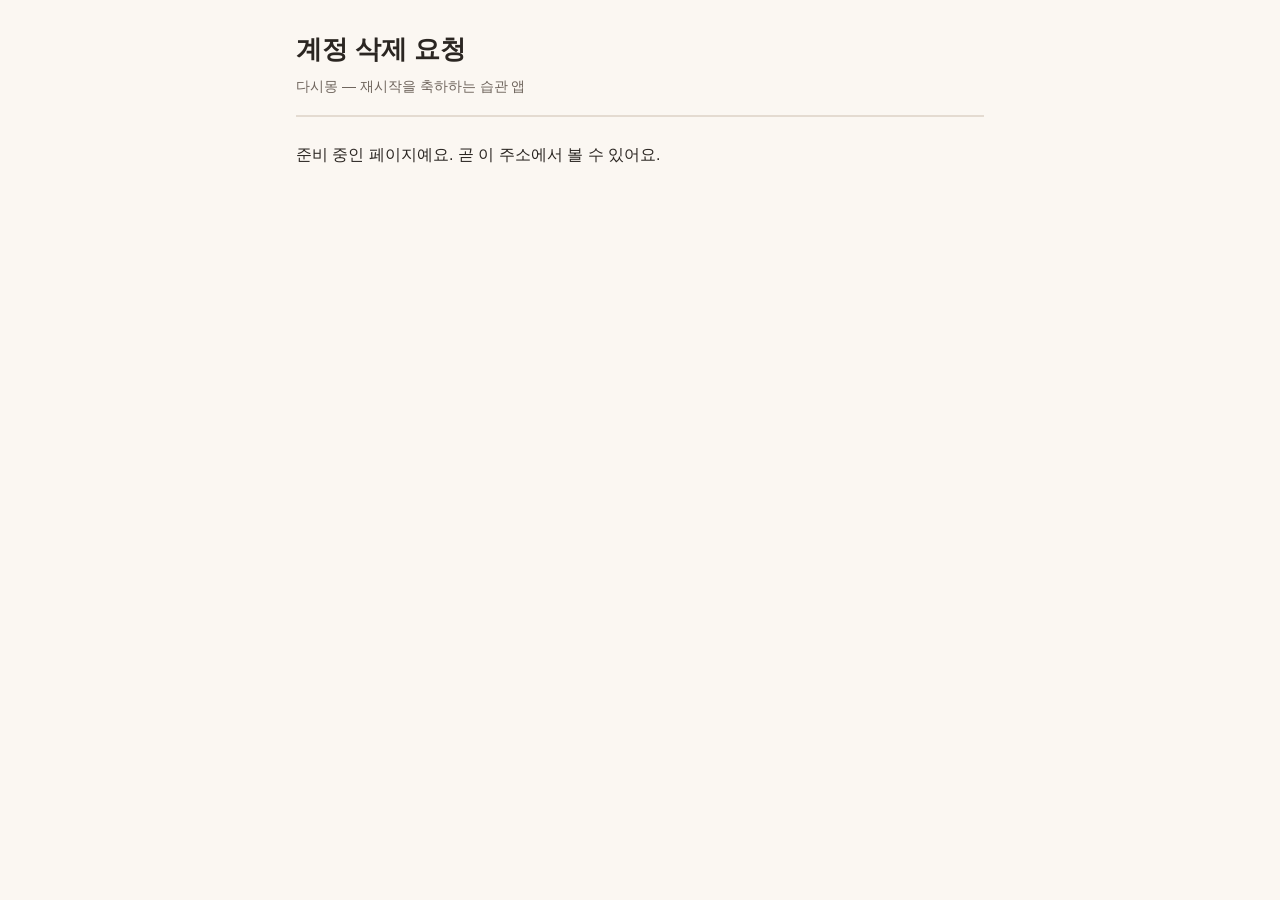
==== delete-account.html @ a9004a9d "정책 페이지 주소 확보 — 준비 중 페이지 4장 개인정보처리방침·이용약관·계정 삭제 요청 본문은 공개 전이라 같은 경로에 준비 중 페이지만 둔다(noindex). 본문을 올릴 때 " ====
<!doctype html>
<html lang="ko">
<head>
  <meta charset="utf-8">
  <meta name="viewport" content="width=device-width, initial-scale=1">
  <meta name="robots" content="noindex">
  <title>계정 삭제 요청 · 다시몽</title>
  <link rel="stylesheet" href="style.css">
</head>
<body>
<main>
  <header class="doc">
    <h1>계정 삭제 요청</h1>
    <p>다시몽 — 재시작을 축하하는 습관 앱</p>
  </header>
  <p>준비 중인 페이지예요. 곧 이 주소에서 볼 수 있어요.</p>
</main>
</body>
</html>
---- style.css ----
:root {
  --bg: #fbf7f2;
  --fg: #2b2622;
  --muted: #6f655d;
  --line: #e4dbd1;
  --accent: #c2553a;
  --box: #f3ece4;
}

@media (prefers-color-scheme: dark) {
  :root {
    --bg: #1d1a18;
    --fg: #ece6e0;
    --muted: #a99e94;
    --line: #3a3430;
    --accent: #f08a6c;
    --box: #282320;
  }
}

* { box-sizing: border-box; }

html { -webkit-text-size-adjust: 100%; }

body {
  margin: 0;
  background: var(--bg);
  color: var(--fg);
  font-family: -apple-system, BlinkMacSystemFont, "Apple SD Gothic Neo",
    "Noto Sans KR", "Malgun Gothic", sans-serif;
  font-size: 16px;
  line-height: 1.7;
  word-break: keep-all;
  overflow-wrap: anywhere;
}

main {
  max-width: 720px;
  margin: 0 auto;
  padding: 32px 16px 64px;
}

header.doc { border-bottom: 2px solid var(--line); margin-bottom: 24px; }
header.doc p { color: var(--muted); margin: 4px 0 16px; font-size: 14px; }

h1 { font-size: 26px; line-height: 1.35; margin: 0 0 8px; }
h2 { font-size: 19px; margin: 36px 0 8px; }
h3 { font-size: 16px; margin: 20px 0 4px; }

a { color: var(--accent); }

ul, ol { padding-left: 1.3em; }
li + li { margin-top: 4px; }

.note {
  background: var(--box);
  border-left: 4px solid var(--accent);
  padding: 12px 16px;
  margin: 16px 0;
}

.table-wrap { overflow-x: auto; margin: 12px 0; }
table { border-collapse: collapse; width: 100%; font-size: 14px; min-width: 520px; }
th, td { border: 2px solid var(--line); padding: 8px 10px; text-align: left; vertical-align: top; }
th { background: var(--box); }

nav.links { display: grid; gap: 12px; margin: 24px 0; }
nav.links a {
  display: block;
  padding: 16px;
  border: 2px solid var(--line);
  background: var(--box);
  color: var(--fg);
  text-decoration: none;
  font-weight: 600;
}
nav.links a span { display: block; font-weight: 400; color: var(--muted); font-size: 14px; }

footer { margin-top: 48px; color: var(--muted); font-size: 14px; border-top: 2px solid var(--line); padding-top: 16px; }
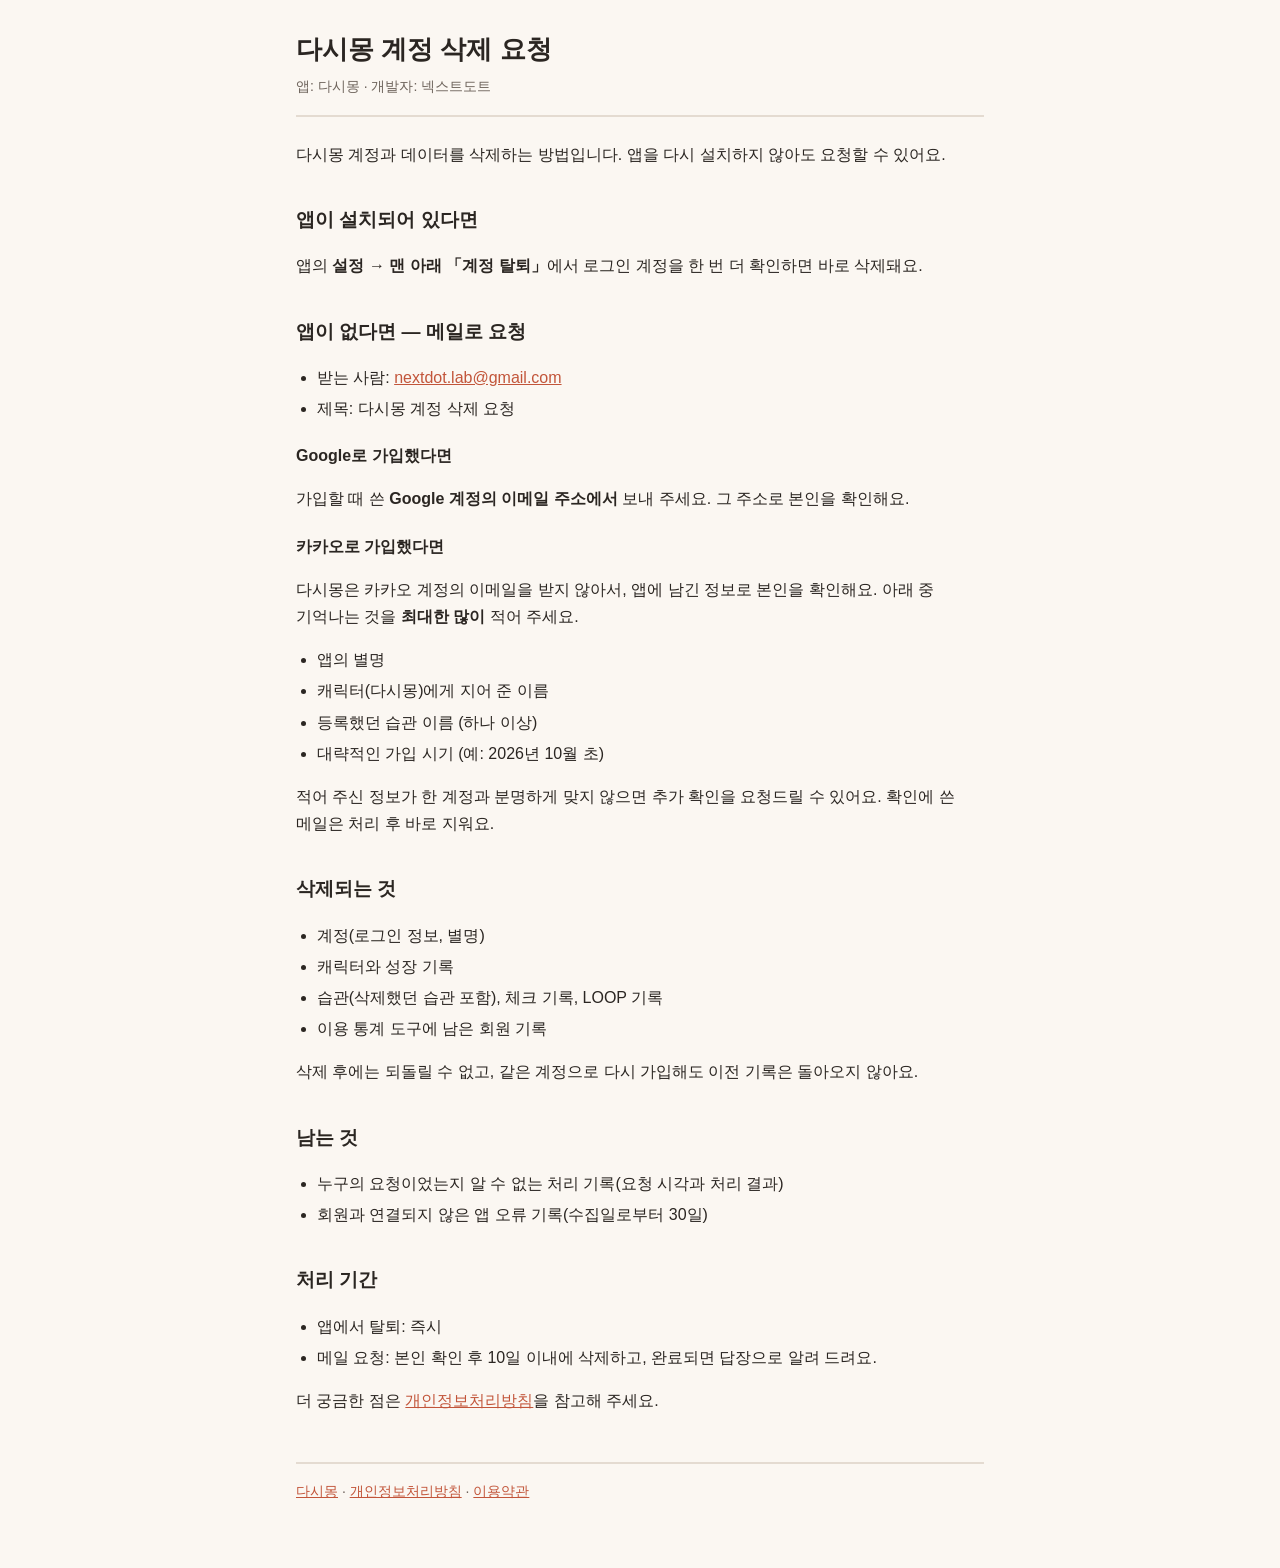
==== commit 10e2be85: "정책 본문 공개 — 개인정보처리방침·이용약관·계정 삭제 요청 (2026-10-17 시행) Co-Authored-By: Claude Opus 5.5 <noreply@anthropic" ====
--- a/delete-account.html
+++ b/delete-account.html
@@ -3,17 +3,67 @@
 <head>
   <meta charset="utf-8">
   <meta name="viewport" content="width=device-width, initial-scale=1">
-  <meta name="robots" content="noindex">
   <title>계정 삭제 요청 · 다시몽</title>
   <link rel="stylesheet" href="style.css">
 </head>
 <body>
 <main>
   <header class="doc">
-    <h1>계정 삭제 요청</h1>
-    <p>다시몽 — 재시작을 축하하는 습관 앱</p>
+    <h1>다시몽 계정 삭제 요청</h1>
+    <p>앱: 다시몽 · 개발자: 넥스트도트</p>
   </header>
-  <p>준비 중인 페이지예요. 곧 이 주소에서 볼 수 있어요.</p>
+
+  <p>다시몽 계정과 데이터를 삭제하는 방법입니다. 앱을 다시 설치하지 않아도 요청할 수 있어요.</p>
+
+  <h2>앱이 설치되어 있다면</h2>
+  <p>앱의 <strong>설정 → 맨 아래 「계정 탈퇴」</strong>에서 로그인 계정을 한 번 더 확인하면 바로 삭제돼요.</p>
+
+  <h2>앱이 없다면 — 메일로 요청</h2>
+  <ul>
+    <li>받는 사람: <a href="mailto:nextdot.lab@gmail.com?subject=%EB%8B%A4%EC%8B%9C%EB%AA%BD%20%EA%B3%84%EC%A0%95%20%EC%82%AD%EC%A0%9C%20%EC%9A%94%EC%B2%AD">nextdot.lab@gmail.com</a></li>
+    <li>제목: 다시몽 계정 삭제 요청</li>
+  </ul>
+
+  <h3>Google로 가입했다면</h3>
+  <p>가입할 때 쓴 <strong>Google 계정의 이메일 주소에서</strong> 보내 주세요. 그 주소로 본인을 확인해요.</p>
+
+  <h3>카카오로 가입했다면</h3>
+  <p>다시몽은 카카오 계정의 이메일을 받지 않아서, 앱에 남긴 정보로 본인을 확인해요. 아래 중 기억나는 것을 <strong>최대한 많이</strong> 적어 주세요.</p>
+  <ul>
+    <li>앱의 별명</li>
+    <li>캐릭터(다시몽)에게 지어 준 이름</li>
+    <li>등록했던 습관 이름 (하나 이상)</li>
+    <li>대략적인 가입 시기 (예: 2026년 10월 초)</li>
+  </ul>
+  <p>적어 주신 정보가 한 계정과 분명하게 맞지 않으면 추가 확인을 요청드릴 수 있어요.
+    확인에 쓴 메일은 처리 후 바로 지워요.</p>
+
+  <h2>삭제되는 것</h2>
+  <ul>
+    <li>계정(로그인 정보, 별명)</li>
+    <li>캐릭터와 성장 기록</li>
+    <li>습관(삭제했던 습관 포함), 체크 기록, LOOP 기록</li>
+    <li>이용 통계 도구에 남은 회원 기록</li>
+  </ul>
+  <p>삭제 후에는 되돌릴 수 없고, 같은 계정으로 다시 가입해도 이전 기록은 돌아오지 않아요.</p>
+
+  <h2>남는 것</h2>
+  <ul>
+    <li>누구의 요청이었는지 알 수 없는 처리 기록(요청 시각과 처리 결과)</li>
+    <li>회원과 연결되지 않은 앱 오류 기록(수집일로부터 30일)</li>
+  </ul>
+
+  <h2>처리 기간</h2>
+  <ul>
+    <li>앱에서 탈퇴: 즉시</li>
+    <li>메일 요청: 본인 확인 후 10일 이내에 삭제하고, 완료되면 답장으로 알려 드려요.</li>
+  </ul>
+
+  <p>더 궁금한 점은 <a href="privacy.html">개인정보처리방침</a>을 참고해 주세요.</p>
+
+  <footer>
+    <a href="index.html">다시몽</a> · <a href="privacy.html">개인정보처리방침</a> · <a href="terms.html">이용약관</a>
+  </footer>
 </main>
 </body>
 </html>
--- a/style.css
+++ b/style.css
@@ -1,3 +1,4 @@
+/* 다시몽 정책 페이지 — 외부 폰트·스크립트 없음. 읽기 전용 문서라 본문 가독성만 챙긴다. */
 :root {
   --bg: #fbf7f2;
   --fg: #2b2622;
